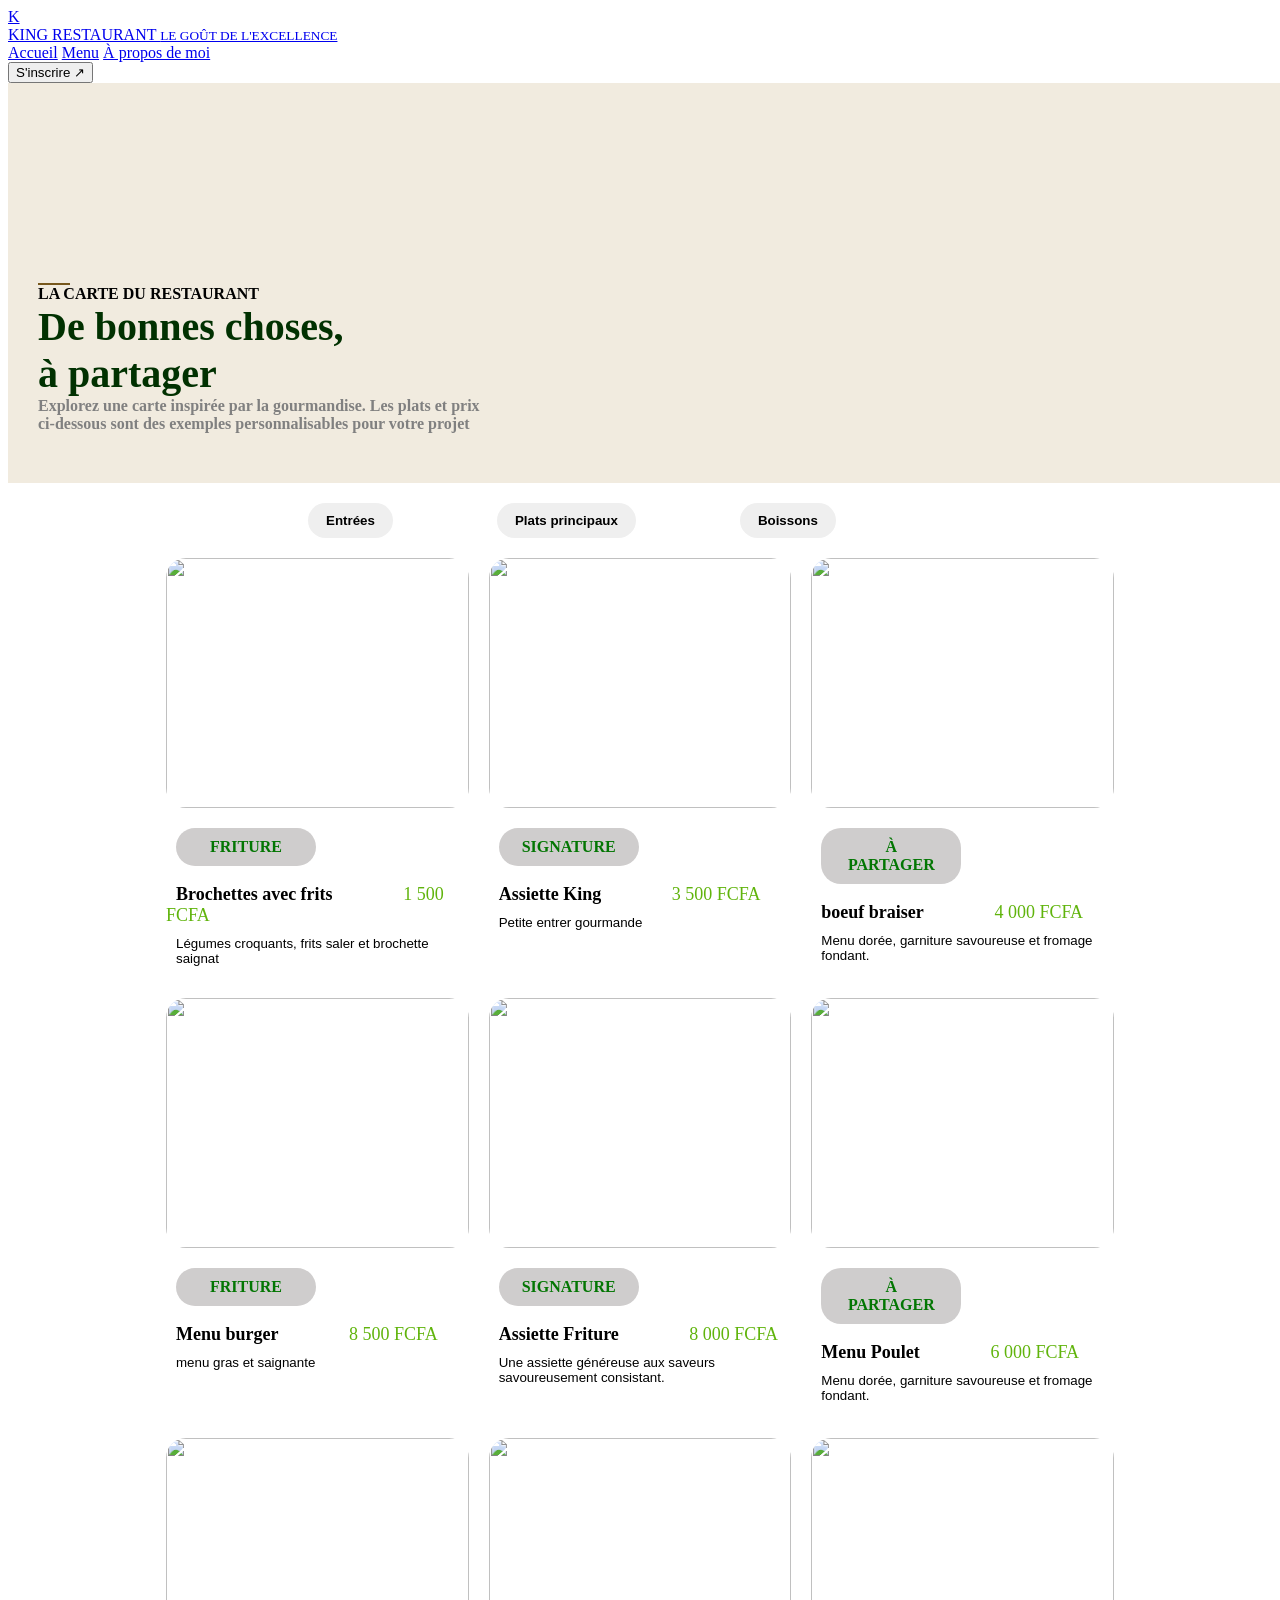
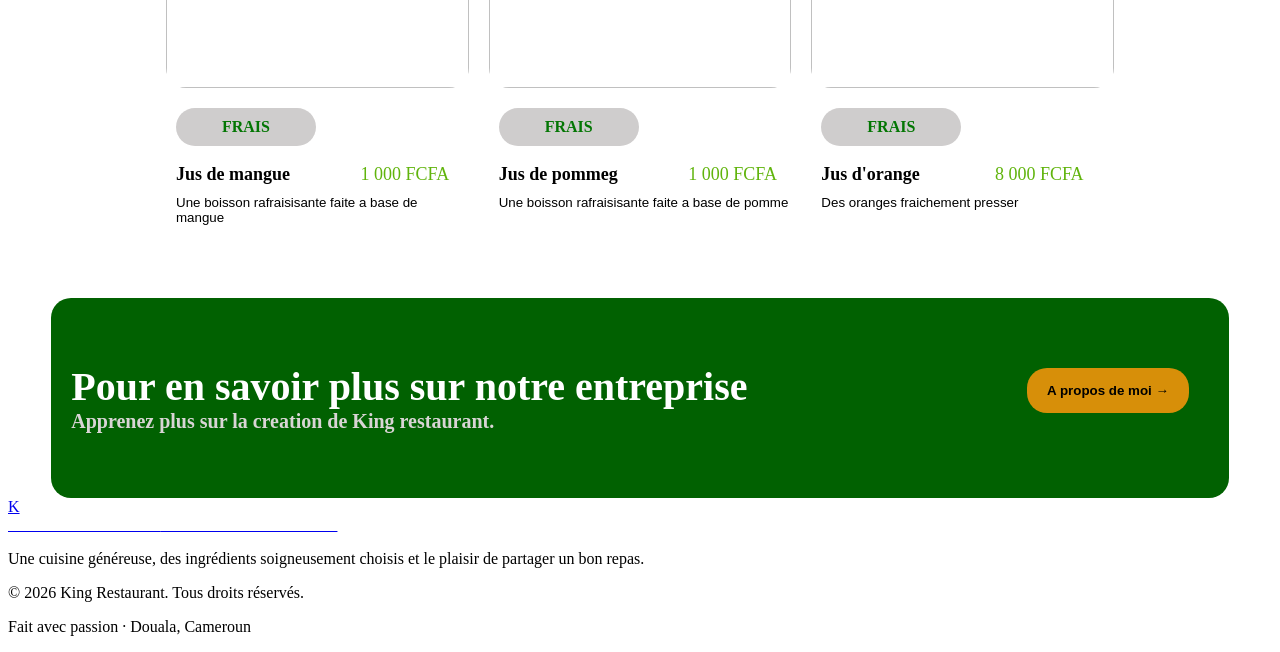
==== menu.html @ 02bdcf00 "Add files via upload" ====
<!DOCTYPE html>
<html lang="fr">
<head>
    <title>King Restaurant/Menu</title>
    <meta charset="utf-8">
    <link rel="stylesheet" href="styles/header.css">
    <link rel="stylesheet" href="styles/footer.css">
    <style>

         .pre-menu {
            display: flex;
            flex-direction: row;
            margin-left: 100px;
            display: block;
        }
.first-menu-text{
    margin-bottom: 20px;
    width: 100%;
    height: 300px;
    padding: 50px 0 50px 30px;
    background-color: hsl(41, 39%, 91%);
    vertical-align: middle;
}

.first-menu-text p {
    font-size: 16px;
    font-weight: 600;
    font-family: serif;
    display: inline;
}
       .first-menu-text span {
        display: block; 
        font-size: 40px;
            font-weight: 600;
            color: rgb(1, 49, 1);
        }

 .tim {
    font-size: 16px;
    width: 20px;
    font-weight: normal;
    color: gray;
}


.menu-bu {
    margin-left: 200px;
}

.menu-bu button {
    margin-left: 100px;
    padding: 10px 18px;
    border-radius: 20px;
    border: none;
    font-weight: 600;
    margin-bottom: 20px;
}

.menu-bu button:hover {
    background-color: rgb(10, 69, 10);
    color: white;
    cursor: pointer;
}

.first-menu-img{
    width: 75%;
    display: flex;
    flex-direction: row;
     margin: 0 auto 30px auto;

}

img {
 width: 100%;
 height: 250px;
 border-radius: 20px;
 margin-bottom: 20px;
}

.img1, .img2, .img3 {
    background-color: white;
    width: 350px;
    border-radius: 20px;
    height: 380px;
    position: relative;
    padding-bottom: 30px;
    transition: 0.5s;
}

.img1:hover, .img2:hover, .img3:hover {
 box-shadow: 3px 3px 3px 3px rgb(61, 60, 60);
 margin-top: -5px;
 opacity: 0.7;
}

.img1:active , .img2:active, .img3:active {
    margin-bottom: 50px;
    transition: 0.5s;
}

.img2, .img3 {
  margin-left: 20px;
}
.first-menu-img span {
    color: rgb(3, 118, 3);
    background-color: rgb(207, 205, 205);
    padding: 10px 20px;
    border-radius: 20px;
    width: 100px;
    margin-left: 10px;
    text-align: center;
    display: block;
    font-family: Cambria;
    font-weight: 600;
}

.first-menu-img p {
    font-size: 18px;
    margin-left: 10px;
    font-family: 'Times New Roman', Times, serif;
    width: 90%;
    align-content: center;
    height: 0px;
    margin-top: 20px;
}

.left {
    margin-right: 20%;
    font-weight: 600;
    display: inline;
}

.right {
    text-align: right;
    display: inline;
    color: rgb(96, 180, 12);
}

.first-menu-img small {
    display: block;
    font-family: Arial, Helvetica, sans-serif;
    margin-left: 10px;
    margin-top: 10px;
}

.img1 .commande, .img2 .commande, .img3 .commande {
    background-color: rgb(10, 83, 10);
    width: 250px;
    font-size: 25px;
    color: white;
    border-radius: 10px;
    text-align: center;
    position: absolute;
    bottom: -50px;
    padding: 5px 10px;
    transition: opacity 1s;
    align-items: center;
    margin-left: 30px;
    opacity: 0;
}

.img1:active .commande, .img2:active .commande, .img3:active .commande {
    opacity: 1;
}

.pub {
    width: 90%;
    height: 200px;
    margin: 50px auto 0 auto;
    background-color: rgb(1, 97, 1);
    align-content: center;
    padding: 0 20px;
    border-radius: 20px;
    position: relative;
}

.pub span {
    color: white;
    width: 70%;
    display: inline-block;
    font-size: 40px;
    font-weight: 600;
}

.pub small {
    display: block;
    color: rgb(217, 213, 213);
    width: 60%;
    font-size: 20px;
}


.pub button {
 background-color: rgb(215, 143, 9);
 padding: 15px 20px;
 font-weight: 700;
 border-radius: 20px;
 border: none;
 position: absolute;
 top: 70px;
 right: 40px;
}

.pub button:hover {
    top: 68px;
    cursor: pointer;
}
    </style>
</head>
<body>
    <header>
            <a class="h-left" href="Accueil.html">
                <div>
                <span id="h-k">K</span>
    </div>
                <span class="nom">KING RESTAURANT
                    <small class="devise">LE  GOÛT  DE  L'EXCELLENCE</small>
                </span>
                
            </a>
            <nav class="h-middle">
                <a href="Accueil.html">Accueil</a>
                <a href="menu.html">Menu</a>
                <a href="À propos de moi.html">À propos de moi</a>
            </nav>
            <a class="h-right" href="Conference form.html">
                <button class="h-buttom">S'inscrire ↗</button>
            </a>
    </header>
   
<main>

      <div class="first-menu">

                <div class="first-menu-text">
                    <span class="pre-menu-line" style="display: block;
                    width: 30px;
                    margin-top: 150px;
                    border: 1px solid rgb(119, 88, 29);"></span>
                    <p>LA CARTE DU RESTAURANT</p>
                    <span>
                        De bonnes choses,<br> à partager </span>
                        <p class="tim">Explorez une carte inspirée par la gourmandise. Les plats et prix
                             <br>ci-dessous sont des exemples personnalisables pour votre projet</p>
                </div>
                <div class="menu-bu">
                    
                    <button class="filter" data-cotegory="entrees ">Entrées</button>
                    <button class="filter" data-cotegory="plats">Plats principaux</button>
                    <button class="filter" data-cotegory="boisson">Boissons</button>
                </div>
    
                      <div class="first-menu-img 1">
                    <div class="img1 product" data-cotegory="plats">
                        <img src="plat 6.jpg">
                        <span>FRITURE</span><br>
                        <p class="left">Brochettes avec frits</p><p class="right">1 500 FCFA</p>
                        <small>Légumes croquants, frits saler et brochette  saignat</small>
                   <div class="commande">Commander</div>
                    </div>
                    <div class="img2 product" data-cotegory="plats">
                        <img src="plat 1.jpg">
                          <span>SIGNATURE</span><br>
                        <p class="left">Assiette King</p><p class="right">3 500 FCFA</p>
                        <small>Petite entrer gourmande</small>
                    <div class="commande">Commander</div>
                    </div>
                    
                    <div class="img3 product" data-cotegory="dessert">
                        <img src="plat 5.jpg">
                        <span>À PARTAGER</span><br>
<P class="left">boeuf braiser</P><p class="right">4 000 FCFA</p>
<small>Menu dorée, garniture savoureuse et fromage fondant.</small>
<div class="commande">Commander</div>
                    </div>
</div>
<div class="first-menu-img 2">
                    <div class="img1 product" data-cotegory="entrees ">
                        <img src="plat 2.jpg">
                        <span>FRITURE</span><br>
                        <p class="left">Menu burger</p><p class="right">8 500 FCFA</p>
                        <small>menu gras et saignante</small>
                    <div class="commande">Commander</div>
                    </div>
                    <div class="img2 product" data-cotegory="entrees ">
                        <img src="plat 3.jpg">
                          <span>SIGNATURE</span><br>
                        <p class="left">Assiette Friture</p><p class="right">8 000 FCFA</p>
                        <small>Une assiette généreuse aux saveurs savoureusement consistant.</small>
                    <div class="commande">Commander</div>
                    </div>
                    <div class="img3 product" data-cotegory="boisson">
                        <img src="plat 4.jpg">
                        <span>À PARTAGER</span><br>
<P class="left">Menu Poulet</P><p class="right">6 000 FCFA</p>
<small>Menu dorée, garniture savoureuse et fromage fondant.</small>
<div class="commande">Commander</div>
                    </div>
                    </div>

   <div class="first-menu-img 3">
                    <div class="img1 product" data-cotegory="dessert">
                        <img src="boisson1.jpg">
                        <span>FRAIS</span><br>
                        <p class="left">Jus de mangue</p><p class="right">1 000 FCFA</p>
                        <small>Une boisson rafraisisante faite a base de mangue</small>
                    <div class="commande">Commander</div>
                    </div>
                    <div class="img2 product" data-cotegory="dessert">
                        <img src="boisson2.jpg">
                          <span>FRAIS</span><br>
                        <p class="left">Jus de pommeg</p><p class="right">1 000 FCFA</p>
                        <small>Une boisson rafraisisante faite a base de pomme</small>
                    <div class="commande">Commander</div>
                    </div>
                    <div class="img3 product" data-cotegory="plats">
                        <img src="boisson3.jpg">
                        <span>FRAIS</span><br>
<P class="left">Jus d'orange
</P><p class="right">8 000 FCFA</p>
<small>Des oranges fraichement presser </small>
<div class="commande">Commander</div>                    
</div>
                    </div>

                      <div class="pub">
                <span>
                    Pour en savoir plus sur notre entreprise
                    <small>Apprenez plus sur la creation de  King restaurant.</small>
                </span>
                <a href="À propos de moi.html"><button>A propos de moi →</button></a>
            </div>
</main>

     <footer>
        <div class="foot">
             <a class="h-left f-left" href="Accueil.html">
                <div>
                <span id="h-k">K</span>
    </div>
                <span class="nom" style="color: white;">KING RESTAURANT
                    <small class="devise">LE  GOÛT  DE  L'EXCELLENCE</small>
                </span>
                
            </a>
</div>
            <p class="foot-p">Une cuisine généreuse, des ingrédients soigneusement choisis et le plaisir de partager un bon repas.</p>
   
            <div class="last-foot">
                <p>© 2026 King Restaurant. Tous droits réservés.</p><p>Fait avec passion · Douala, Cameroun</p>
            </div>
        </footer>
        <script src="styles/script.js"></script>
</body>
</html>
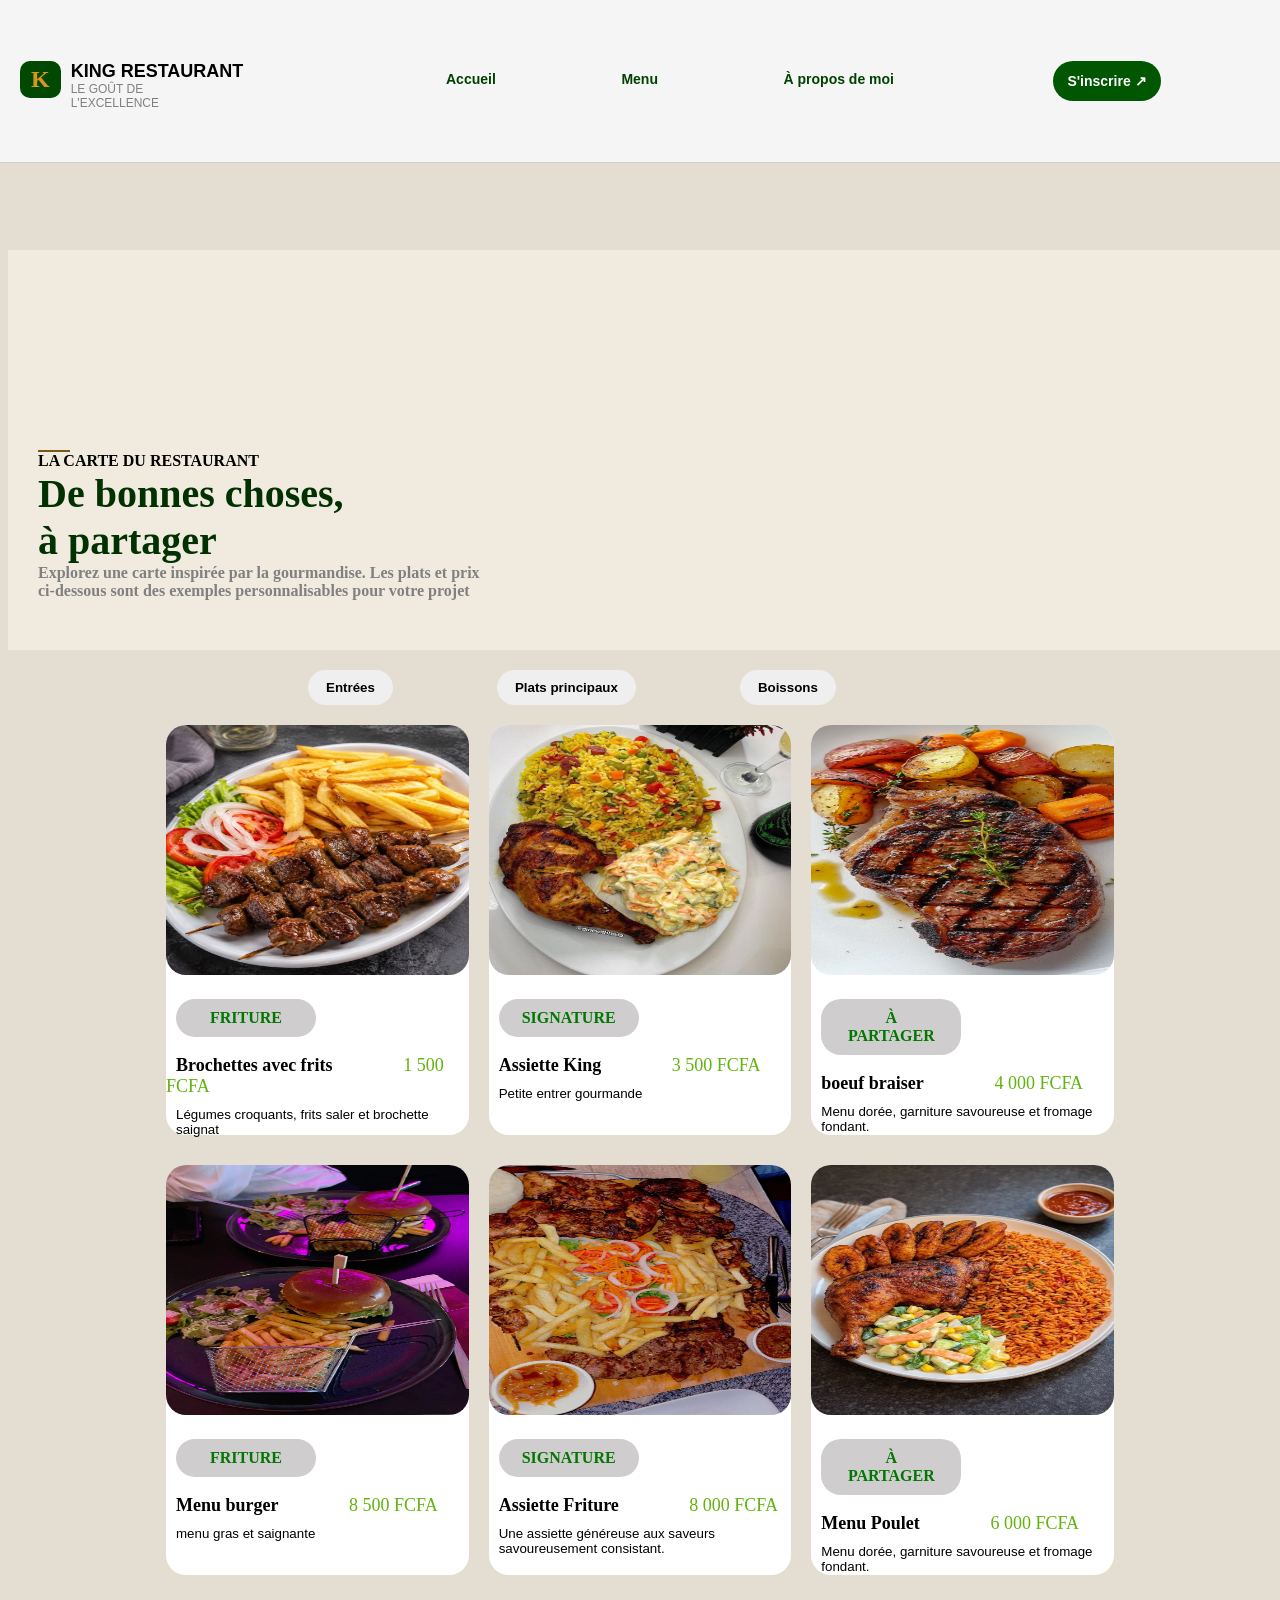
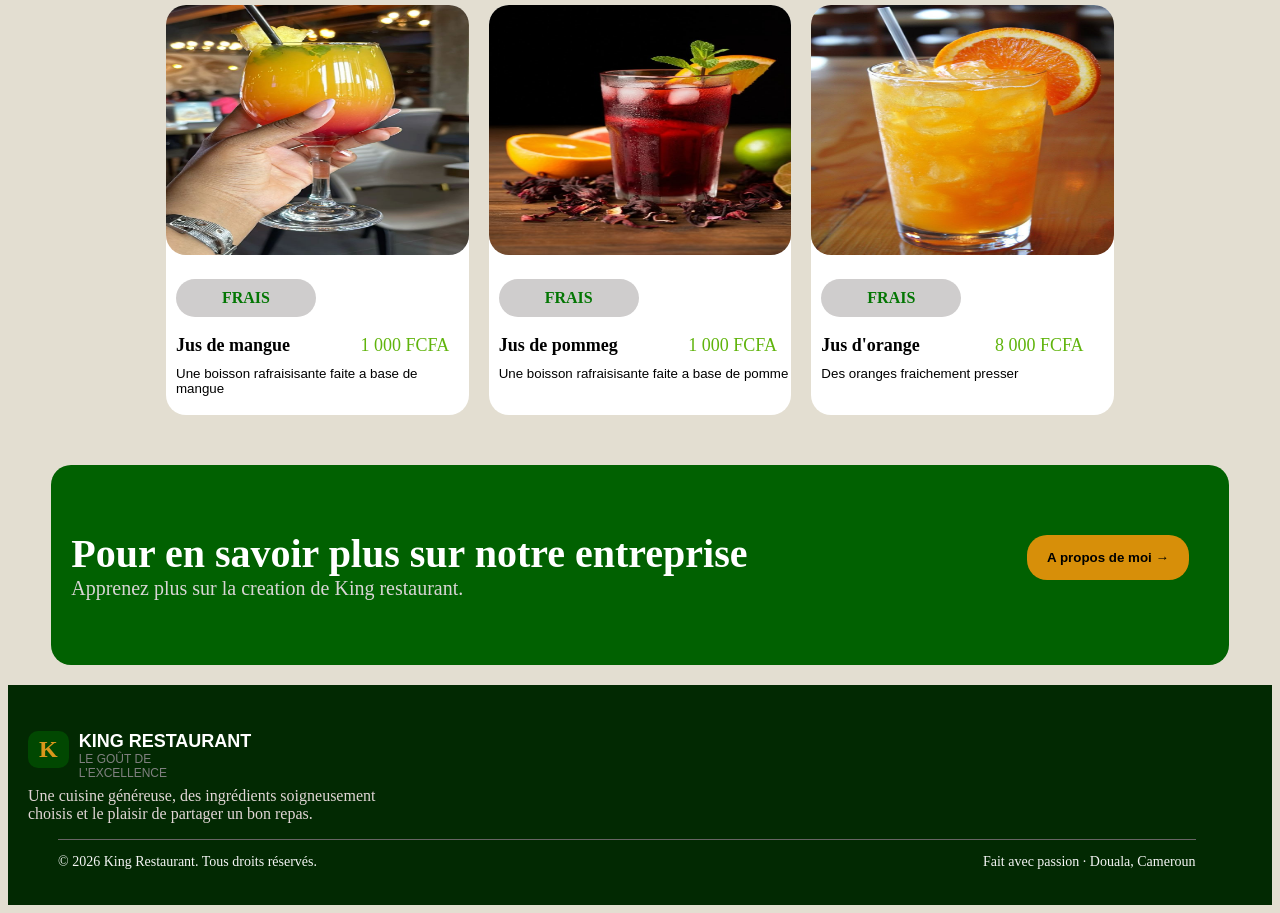
==== commit 3c2589b6: "Add files via upload" ====
--- a/menu.html
+++ b/menu.html
@@ -5,211 +5,13 @@
     <meta charset="utf-8">
     <link rel="stylesheet" href="styles/header.css">
     <link rel="stylesheet" href="styles/footer.css">
-    <style>
+    <link rel="stylesheet" href="styles/styles.css">
 
-         .pre-menu {
-            display: flex;
-            flex-direction: row;
-            margin-left: 100px;
-            display: block;
-        }
-.first-menu-text{
-    margin-bottom: 20px;
-    width: 100%;
-    height: 300px;
-    padding: 50px 0 50px 30px;
-    background-color: hsl(41, 39%, 91%);
-    vertical-align: middle;
-}
-
-.first-menu-text p {
-    font-size: 16px;
-    font-weight: 600;
-    font-family: serif;
-    display: inline;
-}
-       .first-menu-text span {
-        display: block; 
-        font-size: 40px;
-            font-weight: 600;
-            color: rgb(1, 49, 1);
-        }
-
- .tim {
-    font-size: 16px;
-    width: 20px;
-    font-weight: normal;
-    color: gray;
-}
-
-
-.menu-bu {
-    margin-left: 200px;
-}
-
-.menu-bu button {
-    margin-left: 100px;
-    padding: 10px 18px;
-    border-radius: 20px;
-    border: none;
-    font-weight: 600;
-    margin-bottom: 20px;
-}
-
-.menu-bu button:hover {
-    background-color: rgb(10, 69, 10);
-    color: white;
-    cursor: pointer;
-}
-
-.first-menu-img{
-    width: 75%;
-    display: flex;
-    flex-direction: row;
-     margin: 0 auto 30px auto;
-
-}
-
-img {
- width: 100%;
- height: 250px;
- border-radius: 20px;
- margin-bottom: 20px;
-}
-
-.img1, .img2, .img3 {
-    background-color: white;
-    width: 350px;
-    border-radius: 20px;
-    height: 380px;
-    position: relative;
-    padding-bottom: 30px;
-    transition: 0.5s;
-}
-
-.img1:hover, .img2:hover, .img3:hover {
- box-shadow: 3px 3px 3px 3px rgb(61, 60, 60);
- margin-top: -5px;
- opacity: 0.7;
-}
-
-.img1:active , .img2:active, .img3:active {
-    margin-bottom: 50px;
-    transition: 0.5s;
-}
-
-.img2, .img3 {
-  margin-left: 20px;
-}
-.first-menu-img span {
-    color: rgb(3, 118, 3);
-    background-color: rgb(207, 205, 205);
-    padding: 10px 20px;
-    border-radius: 20px;
-    width: 100px;
-    margin-left: 10px;
-    text-align: center;
-    display: block;
-    font-family: Cambria;
-    font-weight: 600;
-}
-
-.first-menu-img p {
-    font-size: 18px;
-    margin-left: 10px;
-    font-family: 'Times New Roman', Times, serif;
-    width: 90%;
-    align-content: center;
-    height: 0px;
-    margin-top: 20px;
-}
-
-.left {
-    margin-right: 20%;
-    font-weight: 600;
-    display: inline;
-}
-
-.right {
-    text-align: right;
-    display: inline;
-    color: rgb(96, 180, 12);
-}
-
-.first-menu-img small {
-    display: block;
-    font-family: Arial, Helvetica, sans-serif;
-    margin-left: 10px;
-    margin-top: 10px;
-}
-
-.img1 .commande, .img2 .commande, .img3 .commande {
-    background-color: rgb(10, 83, 10);
-    width: 250px;
-    font-size: 25px;
-    color: white;
-    border-radius: 10px;
-    text-align: center;
-    position: absolute;
-    bottom: -50px;
-    padding: 5px 10px;
-    transition: opacity 1s;
-    align-items: center;
-    margin-left: 30px;
-    opacity: 0;
-}
-
-.img1:active .commande, .img2:active .commande, .img3:active .commande {
-    opacity: 1;
-}
-
-.pub {
-    width: 90%;
-    height: 200px;
-    margin: 50px auto 0 auto;
-    background-color: rgb(1, 97, 1);
-    align-content: center;
-    padding: 0 20px;
-    border-radius: 20px;
-    position: relative;
-}
-
-.pub span {
-    color: white;
-    width: 70%;
-    display: inline-block;
-    font-size: 40px;
-    font-weight: 600;
-}
-
-.pub small {
-    display: block;
-    color: rgb(217, 213, 213);
-    width: 60%;
-    font-size: 20px;
-}
-
-
-.pub button {
- background-color: rgb(215, 143, 9);
- padding: 15px 20px;
- font-weight: 700;
- border-radius: 20px;
- border: none;
- position: absolute;
- top: 70px;
- right: 40px;
-}
-
-.pub button:hover {
-    top: 68px;
-    cursor: pointer;
-}
-    </style>
 </head>
 <body>
-    <header>
-            <a class="h-left" href="Accueil.html">
+    <div class="container">
+ <header>
+            <a class="h-left" href="index.htm">
                 <div>
                 <span id="h-k">K</span>
     </div>
@@ -219,7 +21,7 @@
                 
             </a>
             <nav class="h-middle">
-                <a href="Accueil.html">Accueil</a>
+                <a href="index.html">Accueil</a>
                 <a href="menu.html">Menu</a>
                 <a href="À propos de moi.html">À propos de moi</a>
             </nav>
@@ -252,14 +54,14 @@
     
                       <div class="first-menu-img 1">
                     <div class="img1 product" data-cotegory="plats">
-                        <img src="plat 6.jpg">
+                        <img src="image/plat 6.jpg">
                         <span>FRITURE</span><br>
                         <p class="left">Brochettes avec frits</p><p class="right">1 500 FCFA</p>
                         <small>Légumes croquants, frits saler et brochette  saignat</small>
                    <div class="commande">Commander</div>
                     </div>
                     <div class="img2 product" data-cotegory="plats">
-                        <img src="plat 1.jpg">
+                        <img src="image/plat 1.jpg">
                           <span>SIGNATURE</span><br>
                         <p class="left">Assiette King</p><p class="right">3 500 FCFA</p>
                         <small>Petite entrer gourmande</small>
@@ -267,7 +69,7 @@
                     </div>
                     
                     <div class="img3 product" data-cotegory="dessert">
-                        <img src="plat 5.jpg">
+                        <img src="image/plat 5.jpg">
                         <span>À PARTAGER</span><br>
 <P class="left">boeuf braiser</P><p class="right">4 000 FCFA</p>
 <small>Menu dorée, garniture savoureuse et fromage fondant.</small>
@@ -276,21 +78,21 @@
 </div>
 <div class="first-menu-img 2">
                     <div class="img1 product" data-cotegory="entrees ">
-                        <img src="plat 2.jpg">
+                        <img src="image/plat 2.jpg">
                         <span>FRITURE</span><br>
                         <p class="left">Menu burger</p><p class="right">8 500 FCFA</p>
                         <small>menu gras et saignante</small>
                     <div class="commande">Commander</div>
                     </div>
                     <div class="img2 product" data-cotegory="entrees ">
-                        <img src="plat 3.jpg">
+                        <img src="image/plat 3.jpg">
                           <span>SIGNATURE</span><br>
                         <p class="left">Assiette Friture</p><p class="right">8 000 FCFA</p>
                         <small>Une assiette généreuse aux saveurs savoureusement consistant.</small>
                     <div class="commande">Commander</div>
                     </div>
                     <div class="img3 product" data-cotegory="boisson">
-                        <img src="plat 4.jpg">
+                        <img src="image/plat 4.jpg">
                         <span>À PARTAGER</span><br>
 <P class="left">Menu Poulet</P><p class="right">6 000 FCFA</p>
 <small>Menu dorée, garniture savoureuse et fromage fondant.</small>
@@ -300,21 +102,21 @@
 
    <div class="first-menu-img 3">
                     <div class="img1 product" data-cotegory="dessert">
-                        <img src="boisson1.jpg">
+                        <img src="image/boisson1.jpg">
                         <span>FRAIS</span><br>
                         <p class="left">Jus de mangue</p><p class="right">1 000 FCFA</p>
                         <small>Une boisson rafraisisante faite a base de mangue</small>
                     <div class="commande">Commander</div>
                     </div>
                     <div class="img2 product" data-cotegory="dessert">
-                        <img src="boisson2.jpg">
+                        <img src="image/boisson2.jpg">
                           <span>FRAIS</span><br>
                         <p class="left">Jus de pommeg</p><p class="right">1 000 FCFA</p>
                         <small>Une boisson rafraisisante faite a base de pomme</small>
                     <div class="commande">Commander</div>
                     </div>
                     <div class="img3 product" data-cotegory="plats">
-                        <img src="boisson3.jpg">
+                        <img src="image/boisson3.jpg">
                         <span>FRAIS</span><br>
 <P class="left">Jus d'orange
 </P><p class="right">8 000 FCFA</p>
@@ -352,4 +154,6 @@
         </footer>
         <script src="styles/script.js"></script>
 </body>
-</html>+</html>
+    </div>
+   
--- a/styles/header.css
+++ b/styles/header.css
@@ -0,0 +1,138 @@
+
+body {
+    background-color: #e3ded1;
+
+}
+
+header {
+    width: 100%;
+    display: flex;
+    flex-direction: row;
+    height: 18%;
+    align-items: center;
+    justify-content: space-between;
+    border-bottom: 1px solid rgb(209, 205, 205);
+    z-index: 400;
+    position: fixed;
+    top: 0;
+    left: 0;
+    margin-bottom: 200px;
+    background-color: whitesmoke;
+}
+
+.h-left {
+ width: 20%;
+ display: flex;
+ margin-left: 20px;
+ text-decoration: none;
+ flex-direction: row;
+ flex-wrap: nowrap;
+ flex: 1;
+
+}
+#h-k {
+    padding: 5px 11px;
+    border-radius: 10px;
+    background-color: rgb(1, 72, 1);
+    margin: 0 10px 0 0;
+    color: rgb(218, 151, 27);
+    font-size: 24px;
+    font-weight: 800;
+    align-content: center;
+    display: flex;
+}
+
+.nom {
+    width: 20%px;
+    height: 40px;
+    display: flex;
+    flex-direction: column;
+    color: rgb(0, 0, 0);
+    font-weight: 800;
+    font-size: 18px;
+    font-family: arial;
+    align-self: center;
+}
+
+.devise {
+    font-size: 12px;
+    color: gray;
+    font-family: sans-serif;
+}
+
+/* middle header style*/
+
+.h-middle {
+    justify-content: space-between;
+    display: flex;
+    flex-direction: row;
+    width: 35%;
+    text-decoration: none;
+    align-self: center;
+    height: 20px;
+    
+}
+.h-middle a {
+    text-decoration: none;
+    color: rgb(1, 65, 1);
+    font-family: sans-serif;
+    font-size: 14px;
+    font-weight: 600;
+    margin-bottom: 2px;
+    position: relative;
+    height: 20px;
+}
+
+.h-middle a:hover {
+    color: rgb(5, 202, 5);
+}
+
+.h-middle a::after{
+    width: 0%;
+    content: "";
+    bottom: 0;
+    left: 0;
+    height: 2px;
+    transition: 0.3s ease;
+    background-color: orange;
+    position: absolute;
+}
+
+.h-middle a:hover::after{
+    width: 100%;
+}
+
+.h-middle a:focus::after {
+width: 100%;
+}
+
+/* buttom style*/
+
+.h-right {
+    width: 20% ;
+    height: 50px;
+    align-content: center;
+    text-align: center;
+    flex: 1;
+    margin-right: -40px;
+}
+
+.h-buttom {
+    padding: 12px 14px;
+    border-radius: 25px;
+    background-color: rgb(1, 86, 1);
+    color: white;
+    font-size: 14px;
+    font-weight: 600;
+    border: none;
+    transition: opaciti 0.15s;
+    cursor: pointer;
+}
+
+.h-buttom:hover {
+    margin-bottom: 4px;
+    opacity:0.7;
+}
+.h-right:hover {
+    margin-bottom: 4px;
+}
--- a/styles/footer.css
+++ b/styles/footer.css
@@ -0,0 +1,59 @@
+ 
+main {
+    z-index: 200;
+}
+
+footer {
+    width: 100%;
+    height: 220px;
+    justify-content: space-between;
+    align-items: center;
+    background-color: rgb(2, 41, 2);
+    margin: auto;
+    position: relative;
+    margin-top: 20px;
+    bottom: 0;
+    left: 0;
+    right: 0;
+    z-index: 200;
+}
+
+.foot {
+    width: 90%;
+    display: flex;
+    flex-direction: row;
+    height: 60%;
+    align-items: center;
+}
+
+.f-left {
+    flex: 1;
+}
+
+.f-middle {
+    margin-right: 20px;
+    flex: 1;
+}
+
+.foot-p {
+    color: white;
+    width: 350px;
+    max-width: 40;
+    margin-top: -30px;
+    margin-left: 20PX;
+    color: rgb(224, 213, 213);
+}
+
+.last-foot {
+    display: flex;
+    color: whitesmoke;
+    flex-direction: row;
+    justify-content: space-between;
+    width: 90%;
+    flex: 1 1;
+    margin-left: 50px;
+    border-top: 1px solid rgb(103, 100, 100);
+    font-size: 14px;
+    text-align: center;
+    align-items: center;
+}
--- a/styles/styles.css
+++ b/styles/styles.css
@@ -0,0 +1,678 @@
+       main {
+            z-index: 100;
+            margin-top: 250px;
+           font-family: 'Times New Roman', Times, serif ;
+        }
+/* premire presentation*/
+        .presentation {
+display:flex ;
+flex-direction: row;
+justify-content: space-around;
+font-family: 'Times New Roman', Times, serif;
+margin: 250px auto 0 auto;
+        }
+.pr-text {
+    width: 45%;
+    margin-left: 10px;
+    position: relative;
+}
+.bienvenue, .h2, .text {
+    color: rgb(5, 85, 5);
+}
+
+.line {
+    border:1px solid rgb(164, 18, 18) ;
+    width: 6%;
+    display: inline;
+    margin-right: 5px;
+    margin-bottom: 4px;
+
+}
+
+.bienvenue {
+    font-family: sans-serif;
+    display: inline;
+    width: 60%px;
+    font-size: 14px;
+    font-weight: 600;
+}
+
+.h1 {
+     font-size: 65px;
+    font-family: 'Times New Roman', Times, serif;
+    font-weight: 600;
+    margin-top: -1px;
+}
+.h1 .h2 {
+   font-size: 65px;
+    font-family: 'Times New Roman', Times, serif;
+    font-weight: 600;
+    margin-top: -1px;
+}
+
+.text {
+    font-size: 18px;
+    font-family: sans-serif;
+    margin-top: -40px;
+}
+
+.menu1 {
+    padding: 0 auto ;
+    width: 150px;
+    height: 40px;
+background-color: rgb(5, 85, 5);
+color: white;
+border-radius: 20px;
+border: none;
+margin-right: 10px;
+font-weight: 600;
+transition: opcity 0.7;
+position: relative;
+}
+
+
+
+.notre {
+    height: 40px;
+    width: 110px;
+    color: rgb(5, 85, 5);
+    font-weight: 600;
+    background-color: #e3ded1;
+    border-color: rgb(5, 85, 5);
+    border-radius: 20px;
+    border-width: 1px;
+    margin-bottom: 30px;
+}
+
+.pr-text span {
+    font-size: 22px;
+    display: flex;
+    flex-direction: column;
+    font-weight: 600;
+
+}
+
+.menu1:hover {
+    opacity: 0.7;
+    cursor: pointer;
+    margin-bottom: 8px;
+    transition: 0.15s;
+    background-color: #e3ded1;
+     color: rgb(5, 85, 5);
+}
+
+.notre:hover {
+    cursor: pointer;
+  background-color: rgb(2, 72, 2);
+     color: white;
+    transition: 0.5s;
+}
+
+.pr-text div{
+    display: flex;
+    flex-direction: row;
+    justify-content: space-between;
+    width: 70%;
+}
+
+.pr-text small {
+    font-size: 14px;
+    font-weight: normal;
+    margin-top: 10px;
+    color: gray;
+}
+
+
+
+        .pr-img {
+            width: 45%;
+            height: 600px;
+            position: relative;
+        }
+
+        .pr-img img {
+            width: 80%;
+            height: 80%;
+            border-radius: 20px;
+            border-top-left-radius: 50%;
+            border-top-right-radius: 50%;
+            margin-left: 20px;
+        }
+
+        .pr-img div {
+            width: 190px;
+            height: 40px;
+            background-color: rgb(220, 162, 55);
+            text-align: center;
+            align-content: center;
+            font-weight: 600;
+            border-radius: 15px;
+            position: absolute;
+            top: 50px;
+            left: -30px;
+        }
+
+        .pr-img span {
+            height: 140px;
+            width: 150px;
+            background-color: white;
+            display: block;
+            font-size: 18px;
+            padding: 8px 20px;
+            border-radius: 15px;
+            position: absolute;
+            bottom: 100px;
+            right: 30px;
+        }
+        .sav {
+            width: 60%;
+            font-weight: 600;
+            font-family: sans-serif;
+            padding-bottom: -40px;
+        }
+
+        .pr-img small {
+            font-size: 14px;
+            margin-top:-10px ;
+            color: gray;
+            font-family: Arial, Helvetica, sans-serif;
+        }
+
+
+
+        .pre-menu {
+            display: flex;
+            flex-direction: row;
+            width: 70%;
+            margin: 0 auto;
+            display: block;
+        }
+.first-menu-text{
+    margin-bottom: 20px;
+    width: 100%;
+}
+
+.first-menu-text p {
+    font-size: 16px;
+    font-weight: 600;
+    font-family: serif;
+    display: inline;
+    margin-bottom: 50px;
+}
+       .first-menu-text span{
+            display: flex;
+            flex-direction: row;
+            justify-content: space-between;
+            font-size: 35px;
+            font-weight: 600;
+            color: rgb(1, 49, 1);
+        }
+
+span small {
+    font-size: 16px;
+    width: 45%;
+    font-weight: normal;
+    color: gray;
+}
+
+
+.first-menu-img {
+    display: flex;
+    flex-direction: row;
+    width: 100%;
+    margin: 0 auto;
+}
+
+img {
+ width: 350px;
+ height: 250px;
+ border-radius: 20px;
+ margin-bottom: 20px;
+}
+
+.img1, .img2, .img3 {
+    background-color: white;
+    width: 350px;
+    border-radius: 20px;
+    height: 380px;
+    padding-bottom: 30px;
+}
+
+.img1:hover, .img2:hover, .img3:hover {
+ box-shadow: 3px 3px 3px 3px rgb(61, 60, 60);
+ margin-top: -5px;
+ opacity: 0.7;
+}
+
+.img2, .img3 {
+  margin-left: 20px;
+}
+.first-menu-img span {
+    color: rgb(3, 118, 3);
+    background-color: rgb(207, 205, 205);
+    padding: 10px 20px;
+    border-radius: 20px;
+    width: 100px;
+    margin-left: 10px;
+    text-align: center;
+    display: block;
+    font-family: Cambria;
+    font-weight: 600;
+}
+
+.first-menu-img p {
+    font-size: 18px;
+    margin-left: 10px;
+    font-family: 'Times New Roman', Times, serif;
+    width: 90%;
+    align-content: center;
+    height: 0px;
+    margin-top: 20px;
+}
+
+.left {
+    margin-right: 20%;
+    font-weight: 600;
+    display: inline;
+}
+
+.right {
+    text-align: right;
+    display: inline;
+    color: rgb(96, 180, 12);
+}
+
+.first-menu-img small {
+    display: block;
+    font-family: Arial, Helvetica, sans-serif;
+    margin-left: 10px;
+    margin-top: 10px;
+}
+
+
+
+.pub {
+    width: 100%;
+    height: 200px;
+    margin-top: 50px;
+    background-color: rgb(1, 97, 1);
+    align-content: center;
+    padding: 0 20px;
+    border-radius: 20px;
+    position: relative;
+}
+
+.pub span {
+    color: white;
+    width: 70%;
+    display: inline-block;
+    font-size: 45px;
+    font-weight: 600;
+}
+
+.pub small {
+    display: block;
+    color: rgb(217, 213, 213);
+    width: 60%;
+}
+
+
+.pub button {
+ background-color: rgb(215, 143, 9);
+ padding: 15px 20px;
+ font-weight: 700;
+ border-radius: 20px;
+ border: none;
+ position: absolute;
+ top: 70px;
+ right: 40px;
+}
+
+.pub button:hover {
+    top: 68px;
+    cursor: pointer;
+}
+
+/*Menu style*/
+
+        .pre-menu {
+            display: flex;
+            flex-direction: row;
+            margin-left: 100px;
+            display: block;
+        }
+.first-menu-text{
+    margin-bottom: 20px;
+    width: 100%;
+    height: 300px;
+    padding: 50px 0 50px 30px;
+    background-color: hsl(41, 39%, 91%);
+    vertical-align: middle;
+}
+
+.first-menu-text p {
+    font-size: 16px;
+    font-weight: 600;
+    font-family: serif;
+    display: inline;
+}
+       .first-menu-text span {
+        display: block; 
+        font-size: 40px;
+            font-weight: 600;
+            color: rgb(1, 49, 1);
+        }
+
+ .tim {
+    font-size: 16px;
+    width: 20px;
+    font-weight: normal;
+    color: gray;
+}
+
+
+.menu-bu {
+    margin-left: 200px;
+}
+
+.menu-bu button {
+    margin-left: 100px;
+    padding: 10px 18px;
+    border-radius: 20px;
+    border: none;
+    font-weight: 600;
+    margin-bottom: 20px;
+}
+
+.menu-bu button:hover {
+    background-color: rgb(10, 69, 10);
+    color: white;
+    cursor: pointer;
+}
+
+.first-menu-img{
+    width: 75%;
+    display: flex;
+    flex-direction: row;
+     margin: 0 auto 30px auto;
+
+}
+
+img {
+ width: 100%;
+ height: 250px;
+ border-radius: 20px;
+ margin-bottom: 20px;
+}
+
+.img1, .img2, .img3 {
+    background-color: white;
+    width: 350px;
+    border-radius: 20px;
+    height: 380px;
+    position: relative;
+    padding-bottom: 30px;
+    transition: 0.5s;
+}
+
+.img1:hover, .img2:hover, .img3:hover {
+ box-shadow: 3px 3px 3px 3px rgb(61, 60, 60);
+ margin-top: -5px;
+ opacity: 0.7;
+}
+
+.img1:active , .img2:active, .img3:active {
+    margin-bottom: 50px;
+    transition: 0.5s;
+}
+
+.img2, .img3 {
+  margin-left: 20px;
+}
+.first-menu-img span {
+    color: rgb(3, 118, 3);
+    background-color: rgb(207, 205, 205);
+    padding: 10px 20px;
+    border-radius: 20px;
+    width: 100px;
+    margin-left: 10px;
+    text-align: center;
+    display: block;
+    font-family: Cambria;
+    font-weight: 600;
+}
+
+.first-menu-img p {
+    font-size: 18px;
+    margin-left: 10px;
+    font-family: 'Times New Roman', Times, serif;
+    width: 90%;
+    align-content: center;
+    height: 0px;
+    margin-top: 20px;
+}
+
+.left {
+    margin-right: 20%;
+    font-weight: 600;
+    display: inline;
+}
+
+.right {
+    text-align: right;
+    display: inline;
+    color: rgb(96, 180, 12);
+}
+
+.first-menu-img small {
+    display: block;
+    font-family: Arial, Helvetica, sans-serif;
+    margin-left: 10px;
+    margin-top: 10px;
+}
+
+.img1 .commande, .img2 .commande, .img3 .commande {
+    background-color: rgb(10, 83, 10);
+    width: 250px;
+    font-size: 25px;
+    color: white;
+    border-radius: 10px;
+    text-align: center;
+    position: absolute;
+    bottom: -50px;
+    padding: 5px 10px;
+    transition: opacity 1s;
+    align-items: center;
+    margin-left: 30px;
+    opacity: 0;
+}
+
+.img1:active .commande, .img2:active .commande, .img3:active .commande {
+    opacity: 1;
+}
+
+.pub {
+    width: 90%;
+    height: 200px;
+    margin: 50px auto 0 auto;
+    background-color: rgb(1, 97, 1);
+    align-content: center;
+    padding: 0 20px;
+    border-radius: 20px;
+    position: relative;
+}
+
+.pub span {
+    color: white;
+    width: 70%;
+    display: inline-block;
+    font-size: 40px;
+    font-weight: 600;
+}
+
+.pub small {
+    display: block;
+    color: rgb(217, 213, 213);
+    width: 60%;
+    font-size: 20px;
+}
+
+
+.pub button {
+ background-color: rgb(215, 143, 9);
+ padding: 15px 20px;
+ font-weight: 700;
+ border-radius: 20px;
+ border: none;
+ position: absolute;
+ top: 70px;
+ right: 40px;
+}
+
+.pub button:hover {
+    top: 68px;
+    cursor: pointer;
+}
+
+/* a propos style*/
+
+.me-text{
+    margin-bottom: 20px;
+    width: 100%;
+    height: 300px;
+    padding: 50px 0 50px 30px;
+    background-color: hsl(41, 39%, 91%);
+    vertical-align: middle;
+}
+
+.me-text p{
+    font-size: 16px;
+    font-weight: 600;
+    font-family: serif;
+    display: inline;
+}
+       .me-text span, .bio-p{
+        display: block; 
+        font-size: 40px;
+            font-weight: 600;
+            color: rgb(1, 49, 1);
+        }
+#bio  {
+    display: block;
+    color: rgb(70, 154, 70);
+    font-size: 40px;
+    font-family: sans-serif;
+}        
+
+ .tim {
+    font-size: 16px;
+    width: 20px;
+    font-weight: normal;
+    color: gray;
+}
+
+.image-text {
+    width: 90%;
+    display: flex;
+   justify-content: space-evenly;
+   margin-bottom: -100px;
+
+}
+
+.img {
+    position: relative;
+    margin-right: 50px;
+}
+
+.img img{
+    height: 550px;
+    border-radius: 15px;
+    display: inline;
+    margin-left: 30px;
+    width: 550px;
+}
+
+.img span{
+    background-color: white;
+    border-radius: 15px;
+    padding: 15px 20px;
+    font-size: 18px;
+    font-weight: 600;
+    position: absolute;
+    bottom: 0;
+    left: 0;
+    margin-left: 50px;
+    margin-bottom: 150px;
+}
+.img small {
+    color: gray;
+    font-size: 12px;
+    margin-top: 10px;
+}
+
+.bio-text {
+    width: 50%;
+    font-size: 30px;
+}
+
+.bio-text small {
+   color: rgb(7, 43, 7);
+   display: block;
+   font-family: 'Times New Roman', Times, serif;
+font-size: 20px;
+}
+
+.bio-text button {
+    background-color: rgb(1, 74, 1);
+    color: white;
+    padding: 15px 25px;
+    border-radius: 25px;
+    border: none;
+    margin: 20px 0 0 0;
+}
+
+.info-text{
+    margin-top: -100px;
+    width: 100%;
+    padding: 0 90px 20px 30px;
+    background-color: hsl(41, 39%, 91%);
+}
+
+.info-text p {
+    color: rgb(1, 78, 1);
+    font-size: 14px;
+}
+
+.info-text span {
+    color: rgb(0, 54, 0);
+    font-size: 50px;
+font-weight: 700;
+display: block;
+}
+
+.all-end {
+   display: flex;
+   justify-content: space-between;
+   margin-top: 20px;
+}
+
+.end {
+    background-color: white;
+    width: 300px;
+    border-radius: 15px;
+    padding: 0 10px;
+}
+
+.end p {
+    color: black;
+    font-weight: 600;
+    font-size: 18px;
+}
+
+/* version telephone*/
+
+@media  screen  and (max-width: 768px) {
+    body {
+        width: 95%;
+    }
+}
